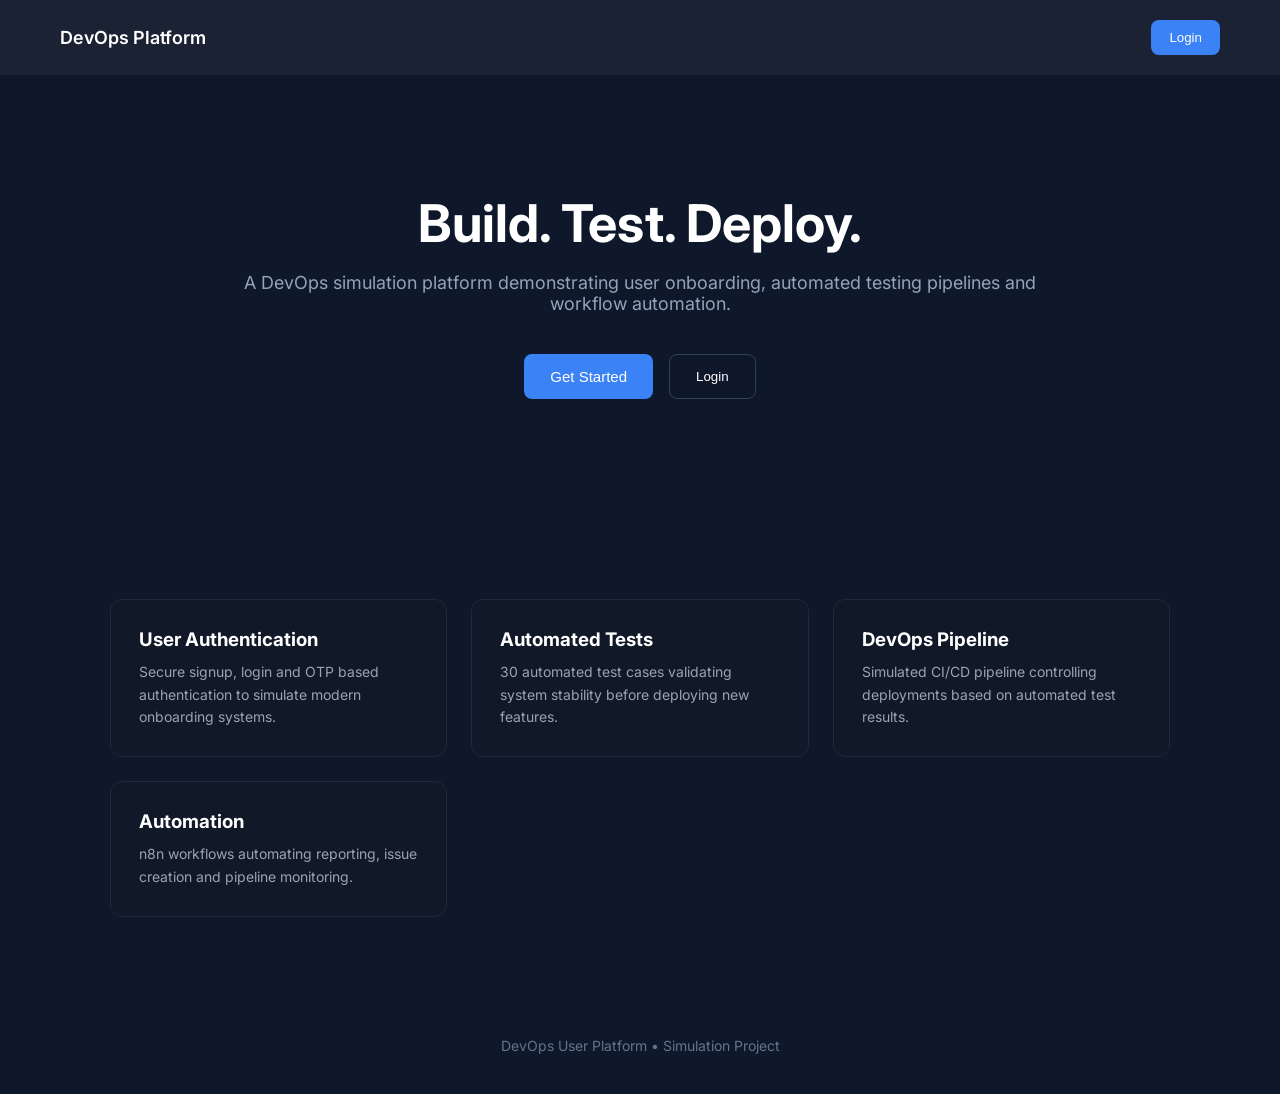
==== frontend/index.html @ 47f924e2 "Day 2: Backend APIs implemented (signup, login, OTP, stats)" ====
<!DOCTYPE html>
<html lang="en">

<head>

    <meta charset="UTF-8">
    <meta name="viewport" content="width=device-width, initial-scale=1.0">

    <title>DevOps User Platform</title>

    <link href="https://fonts.googleapis.com/css2?family=Inter:wght@300;400;500;600&display=swap" rel="stylesheet">

    <style>
        * {
            margin: 0;
            padding: 0;
            box-sizing: border-box;
        }

        body {
            font-family: Inter, sans-serif;
            background: #0f172a;
            color: white;
        }

        /* NAVBAR */

        .navbar {
            display: flex;
            justify-content: space-between;
            align-items: center;
            padding: 20px 60px;
            background: rgba(255, 255, 255, 0.05);
            backdrop-filter: blur(10px);
        }

        .logo {
            font-weight: 600;
            font-size: 18px;
        }

        .nav-actions button {
            padding: 10px 18px;
            border-radius: 8px;
            border: none;
            background: #3b82f6;
            color: white;
            cursor: pointer;
        }

        /* HERO */

        .hero {
            text-align: center;
            padding: 120px 20px;
            max-width: 900px;
            margin: auto;
        }

        .hero h1 {
            font-size: 52px;
            margin-bottom: 20px;
            line-height: 1.1;
        }

        .hero p {
            color: #94a3b8;
            font-size: 18px;
            margin-bottom: 40px;
        }

        .cta {
            display: flex;
            justify-content: center;
            gap: 16px;
        }

        .primary {
            background: #3b82f6;
            border: none;
            padding: 14px 26px;
            border-radius: 8px;
            color: white;
            cursor: pointer;
            font-size: 15px;
        }

        .secondary {
            background: transparent;
            border: 1px solid #334155;
            padding: 14px 26px;
            border-radius: 8px;
            color: white;
            cursor: pointer;
        }

        /* FEATURES */

        .features {
            max-width: 1100px;
            margin: 80px auto;
            display: grid;
            grid-template-columns: repeat(auto-fit, minmax(250px, 1fr));
            gap: 24px;
            padding: 0 20px;
        }

        .card {
            background: #111827;
            padding: 28px;
            border-radius: 12px;
            border: 1px solid #1f2937;
        }

        .card h3 {
            margin-bottom: 10px;
        }

        .card p {
            color: #9ca3af;
            font-size: 14px;
            line-height: 1.6;
        }

        /* FOOTER */

        .footer {
            text-align: center;
            padding: 40px;
            color: #64748b;
            font-size: 14px;
        }
    </style>

</head>

<body>

    <div class="navbar">

        <div class="logo">

            DevOps Platform

        </div>

        <div class="nav-actions">

            <button onclick="location.href='login.html'">

                Login

            </button>

        </div>

    </div>

    <section class="hero">

        <h1>

            Build. Test. Deploy.

        </h1>

        <p>

            A DevOps simulation platform demonstrating user onboarding,
            automated testing pipelines and workflow automation.

        </p>

        <div class="cta">

            <button class="primary" onclick="location.href='signup.html'">

                Get Started

            </button>

            <button class="secondary" onclick="location.href='login.html'">

                Login

            </button>

        </div>

    </section>

    <section class="features">

        <div class="card">

            <h3>User Authentication</h3>

            <p>

                Secure signup, login and OTP based authentication
                to simulate modern onboarding systems.

            </p>

        </div>

        <div class="card">

            <h3>Automated Tests</h3>

            <p>

                30 automated test cases validating system stability
                before deploying new features.

            </p>

        </div>

        <div class="card">

            <h3>DevOps Pipeline</h3>

            <p>

                Simulated CI/CD pipeline controlling deployments
                based on automated test results.

            </p>

        </div>

        <div class="card">

            <h3>Automation</h3>

            <p>

                n8n workflows automating reporting,
                issue creation and pipeline monitoring.

            </p>

        </div>

    </section>

    <div class="footer">

        DevOps User Platform • Simulation Project

    </div>

</body>

</html>
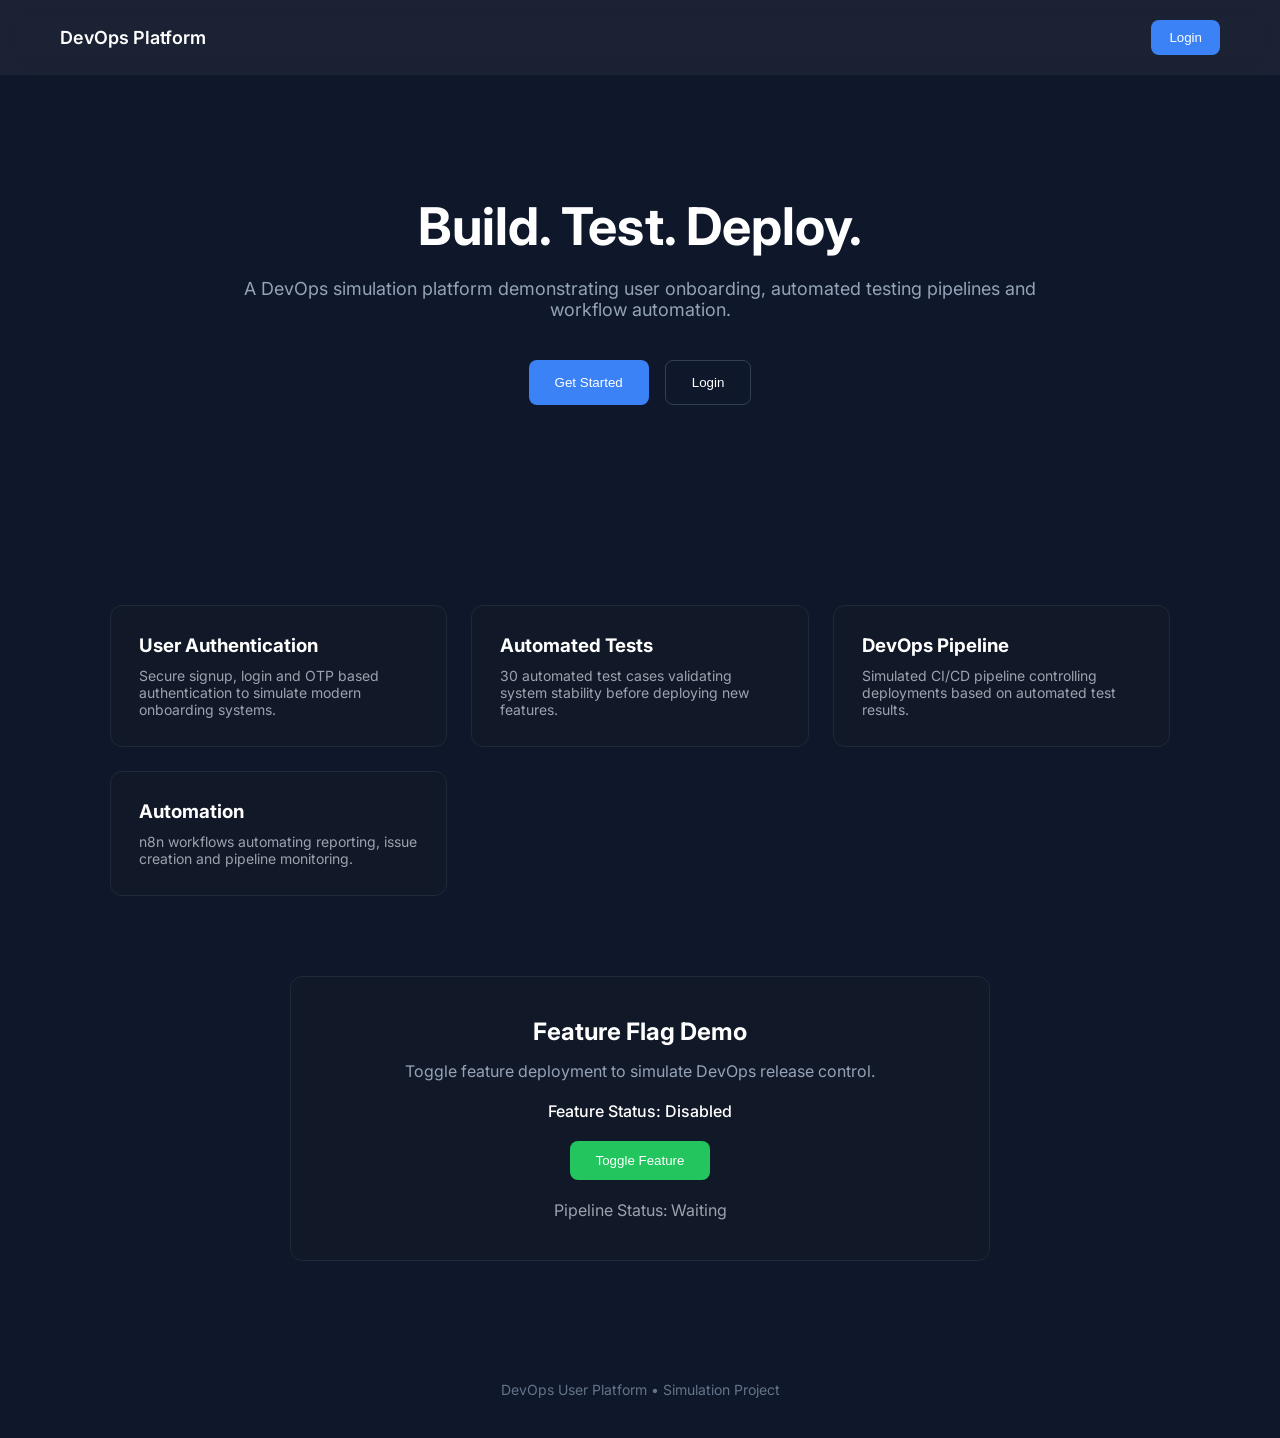
==== commit 4ac97fb5: "Day 5: Feature flag system and DevOps pipeline simulation added" ====
--- a/frontend/index.html
+++ b/frontend/index.html
@@ -60,7 +60,6 @@
         .hero h1 {
             font-size: 52px;
             margin-bottom: 20px;
-            line-height: 1.1;
         }
 
         .hero p {
@@ -82,7 +81,6 @@
             border-radius: 8px;
             color: white;
             cursor: pointer;
-            font-size: 15px;
         }
 
         .secondary {
@@ -119,7 +117,40 @@
         .card p {
             color: #9ca3af;
             font-size: 14px;
-            line-height: 1.6;
+        }
+
+        /* FEATURE FLAG DEMO */
+
+        .feature-control {
+            max-width: 700px;
+            margin: 80px auto;
+            background: #111827;
+            padding: 40px;
+            border-radius: 12px;
+            border: 1px solid #1f2937;
+            text-align: center;
+        }
+
+        .feature-control h2 {
+            margin-bottom: 15px;
+        }
+
+        .feature-control p {
+            color: #94a3b8;
+        }
+
+        .status {
+            margin: 20px 0;
+            font-weight: 500;
+        }
+
+        .toggle-btn {
+            padding: 12px 26px;
+            border: none;
+            border-radius: 8px;
+            background: #22c55e;
+            color: white;
+            cursor: pointer;
         }
 
         /* FOOTER */
@@ -139,50 +170,34 @@
     <div class="navbar">
 
         <div class="logo">
-
             DevOps Platform
-
         </div>
 
         <div class="nav-actions">
-
             <button onclick="location.href='login.html'">
-
                 Login
-
             </button>
-
         </div>
 
     </div>
 
     <section class="hero">
 
-        <h1>
-
-            Build. Test. Deploy.
-
-        </h1>
+        <h1>Build. Test. Deploy.</h1>
 
         <p>
-
             A DevOps simulation platform demonstrating user onboarding,
             automated testing pipelines and workflow automation.
-
         </p>
 
         <div class="cta">
 
             <button class="primary" onclick="location.href='signup.html'">
-
                 Get Started
-
             </button>
 
             <button class="secondary" onclick="location.href='login.html'">
-
                 Login
-
             </button>
 
         </div>
@@ -196,10 +211,8 @@
             <h3>User Authentication</h3>
 
             <p>
-
                 Secure signup, login and OTP based authentication
                 to simulate modern onboarding systems.
-
             </p>
 
         </div>
@@ -209,10 +222,8 @@
             <h3>Automated Tests</h3>
 
             <p>
-
                 30 automated test cases validating system stability
                 before deploying new features.
-
             </p>
 
         </div>
@@ -237,6 +248,7 @@
             <p>
 
                 n8n workflows automating reporting,
+
                 issue creation and pipeline monitoring.
 
             </p>
@@ -245,12 +257,98 @@
 
     </section>
 
+    <section class="feature-control">
+
+        <h2>Feature Flag Demo</h2>
+
+        <p>
+            Toggle feature deployment to simulate DevOps release control.
+        </p>
+
+        <div class="status">
+            Feature Status: <span id="featureStatus">Disabled</span>
+        </div>
+
+        <button class="toggle-btn" onclick="toggleFeature()">
+            Toggle Feature
+        </button>
+
+        <div style="margin-top:20px;color:#9ca3af;">
+            Pipeline Status: <span id="pipelineStatus">Waiting</span>
+        </div>
+
+    </section>
+
     <div class="footer">
 
         DevOps User Platform • Simulation Project
 
     </div>
 
+    <script>
+
+        async function toggleFeature() {
+
+            try {
+
+                const response = await fetch(
+                    "http://127.0.0.1:8000/toggle-feature",
+                    {
+                        method: "POST"
+                    })
+
+                const data = await response.json()
+
+                const status = document.getElementById("featureStatus")
+                const pipeline = document.getElementById("pipelineStatus")
+
+                status.innerText = data.enabled ? "Enabled" : "Disabled"
+
+                pipeline.innerText = data.enabled
+                    ? "Tests Passed → Feature Live"
+                    : "Feature Disabled"
+
+            } catch (error) {
+
+                console.error("Feature toggle failed", error)
+
+                alert("Backend server not reachable. Start FastAPI server.")
+
+            }
+
+        }
+
+        async function loadFeatureStatus() {
+
+            try {
+
+                const response = await fetch(
+                    "http://127.0.0.1:8000/feature-status"
+                )
+
+                const data = await response.json()
+
+                const status = document.getElementById("featureStatus")
+                const pipeline = document.getElementById("pipelineStatus")
+
+                status.innerText = data.enabled ? "Enabled" : "Disabled"
+
+                pipeline.innerText = data.enabled
+                    ? "Tests Passed → Feature Live"
+                    : "Feature Disabled"
+
+            } catch (error) {
+
+                console.log("Could not fetch feature status")
+
+            }
+
+        }
+
+        loadFeatureStatus()
+
+    </script>
+
 </body>
 
 </html>
